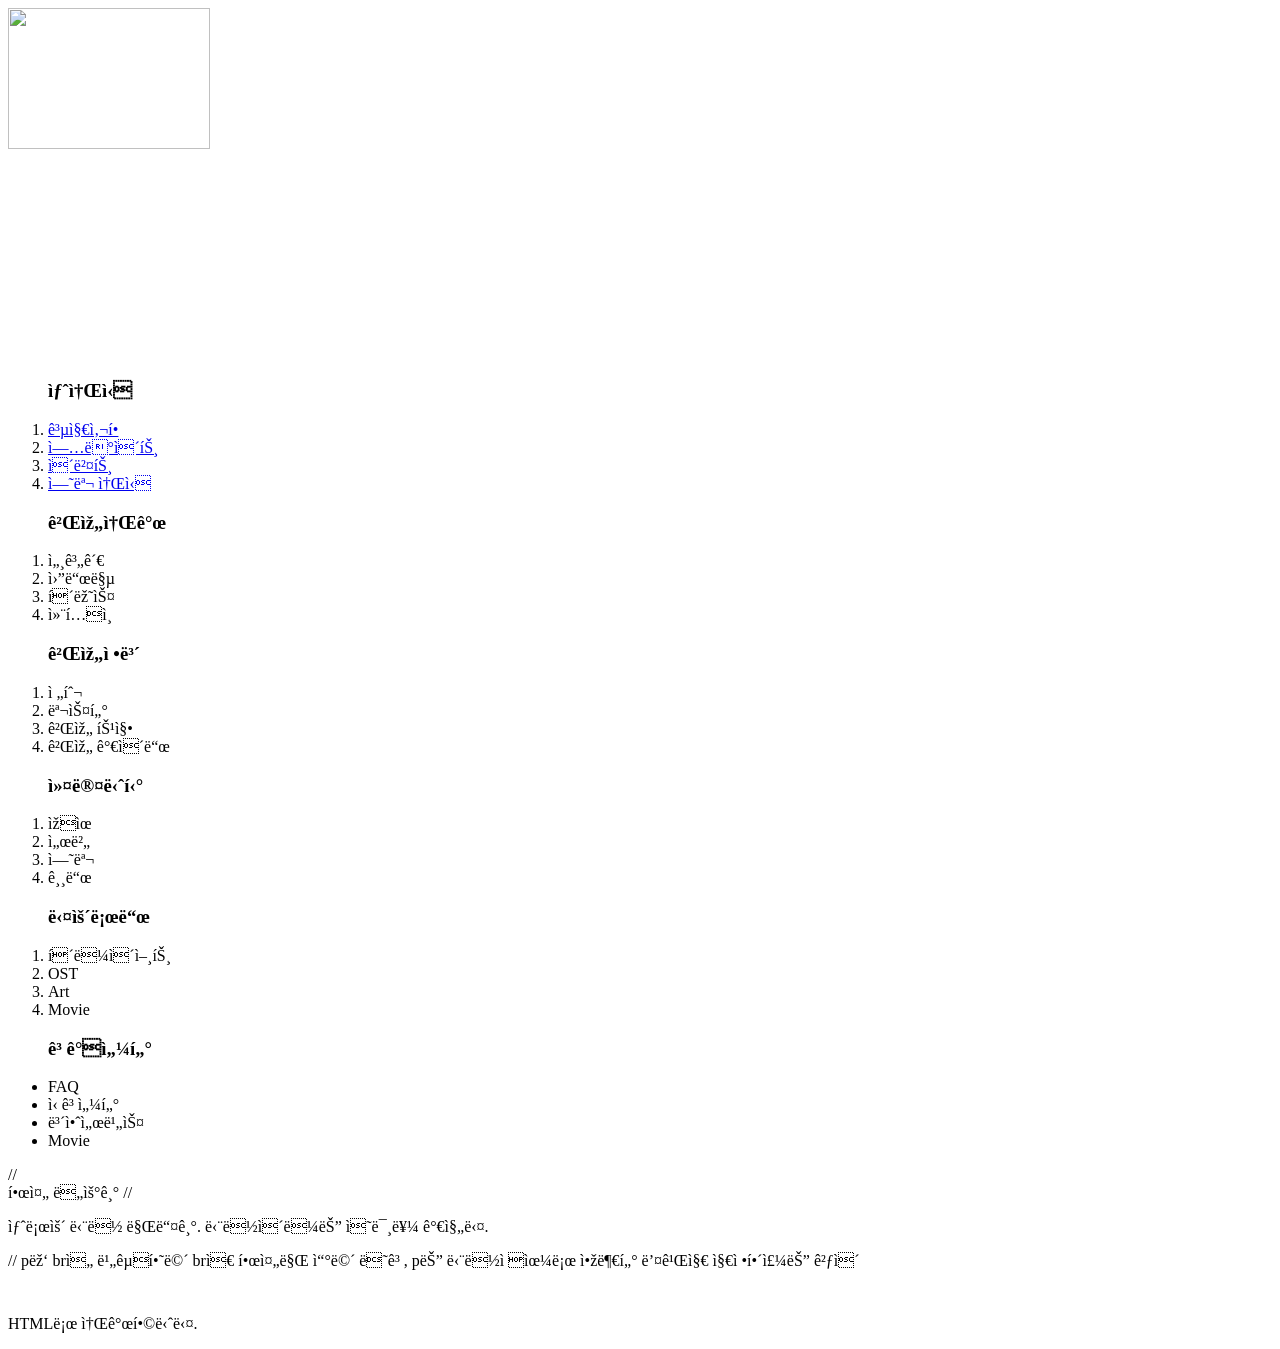
==== index.html @ 33e00961 "Add files via upload" ====
<html>

<head>
<metal charset="utf-8">
<title> <h1>엘리트 몬스터 - (Elite Monster)</h1> </title>
</head>

<body>
  <img src="./메인화면/img_메인화면1.jpg" width="40%">
  <ol>
    <h3>새소식</h3>
    <li><a href="1.공지사항.html" target="_blank">공지사항</a></li>
    <li><a href="2.업데이트.html">업데이트</a></li>
    <li><a href="3.이벤트.html">이벤트</a></li>
    <li><a href="4.엘몬 소식.html">엘몬 소식</a></li>
  </ol>
  <ol>
    <h3>게임소개</h3>
    <li>세계관</li>
    <li>월드맵</li>
    <li>클래스</li>
    <li>컨텐츠</li>
  </ol>
  <ol>
    <h3>게임정보</h3>
    <li>전투</li>
    <li>몬스터</li>
    <li>게임 특징</li>
    <li>게임 가이드</li>
  </ol>
  <ol>
    <h3>커뮤니티</h3>
    <li>자유</li>
    <li>서버</li>
    <li>엘몬</li>
    <li>길드</li>
  </ol>
  <ol>
    <h3>다운로드</h3>
    <li>클라이언트</li>
    <li>OST</li>
    <li>Art</li>
    <li>Movie</li>
  </ol>
  <ul>
    <h3>고객센터</h3>
    <li>FAQ</li>
    <li>신고센터</li>
    <li>보안서비스</li>
    <li>Movie</li>
  </ul>

  //<br>한줄 띄우기
  //<p>새로운 단락 만들기. 단락이라는 의미를 가진다.</p>
  // p랑 br을 비교하면 br은 한줄만 쓰면 되고, p는 단락적으로 앞부터 뒤까지 지정해주는 것이
  <p style="margin-top:45px;">HTML로 소개합니다.</p>
</body>

</html>
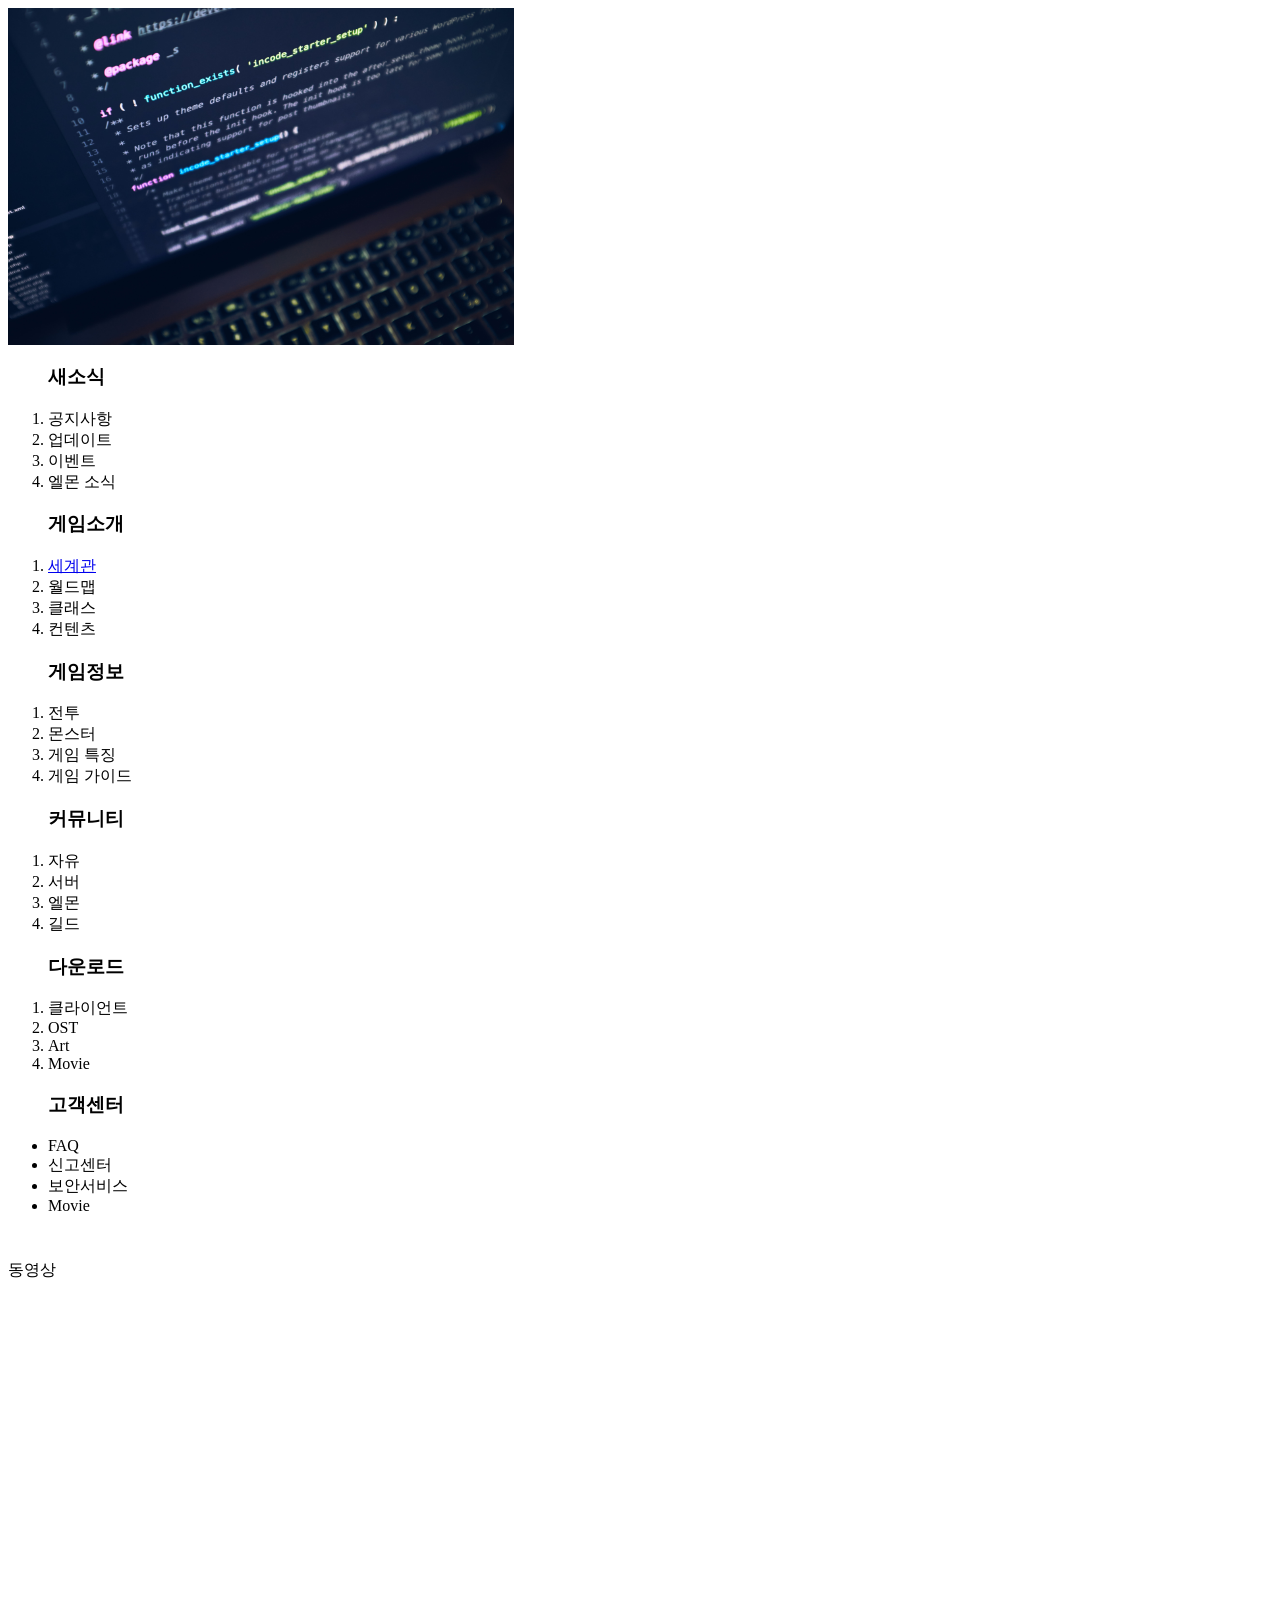
==== commit 8d7216a2: "[metal]2차 커밋" ====
--- a/index.html
+++ b/index.html
@@ -1,22 +1,22 @@
 <html>
 
 <head>
-<metal charset="utf-8">
-<title> <h1>엘리트 몬스터 - (Elite Monster)</h1> </title>
+<meta charset="utf-8">
+<title> Elite Monster </title>
 </head>
 
 <body>
-  <img src="./메인화면/img_메인화면1.jpg" width="40%">
+  <img src="./img/img_메인화면1.jpg" width="40%">
   <ol>
     <h3>새소식</h3>
-    <li><a href="1.공지사항.html" target="_blank">공지사항</a></li>
-    <li><a href="2.업데이트.html">업데이트</a></li>
-    <li><a href="3.이벤트.html">이벤트</a></li>
-    <li><a href="4.엘몬 소식.html">엘몬 소식</a></li>
+    <li>공지사항</a></li>
+    <li>업데이트</a></li>
+    <li>이벤트</a></li>
+    <li>엘몬 소식</a></li>
   </ol>
   <ol>
     <h3>게임소개</h3>
-    <li>세계관</li>
+    <li><a href="./introduction/worldview.html" target="_blank">세계관</a></li>
     <li>월드맵</li>
     <li>클래스</li>
     <li>컨텐츠</li>
@@ -49,11 +49,52 @@
     <li>보안서비스</li>
     <li>Movie</li>
   </ul>
-
-  //<br>한줄 띄우기
-  //<p>새로운 단락 만들기. 단락이라는 의미를 가진다.</p>
-  // p랑 br을 비교하면 br은 한줄만 쓰면 되고, p는 단락적으로 앞부터 뒤까지 지정해주는 것이
-  <p style="margin-top:45px;">HTML로 소개합니다.</p>
+  <p style="margin-top:45px;">동영상</p>
+  <p>
+    <iframe width="560" height="315" src="https://www.youtube.com/embed/3UM-GNf4VMw"
+    title="YouTube video player" frameborder="0" allow="accelerometer; autoplay;
+    clipboard-write; encrypted-media; gyroscope; picture-in-picture"
+    allowfullscreen></iframe>
+    <iframe width="560" height="315" src="https://www.youtube.com/embed/0BPW6ufxg60"
+    title="YouTube video player" frameborder="0"
+    allow="accelerometer; autoplay; clipboard-write; encrypted-media; gyroscope; picture-in-picture"
+    allowfullscreen></iframe>
+  </p>
+  <p>
+    <!--disqus덧글-->
+    <div id="disqus_thread"></div>
+    <script>
+        /**
+        *  RECOMMENDED CONFIGURATION VARIABLES: EDIT AND UNCOMMENT THE SECTION BELOW TO INSERT DYNAMIC VALUES FROM YOUR PLATFORM OR CMS.
+        *  LEARN WHY DEFINING THESE VARIABLES IS IMPORTANT: https://disqus.com/admin/universalcode/#configuration-variables    */
+        /*
+        var disqus_config = function () {
+        this.page.url = PAGE_URL;  // Replace PAGE_URL with your page's canonical URL variable
+        this.page.identifier = PAGE_IDENTIFIER; // Replace PAGE_IDENTIFIER with your page's unique identifier variable
+        };
+        */
+        (function() { // DON'T EDIT BELOW THIS LINE
+        var d = document, s = d.createElement('script');
+        s.src = 'https://elite-monster.disqus.com/embed.js';
+        s.setAttribute('data-timestamp', +new Date());
+        (d.head || d.body).appendChild(s);
+        })();
+    </script>
+    <noscript>Please enable JavaScript to view the <a href="https://disqus.com/?ref_noscript">comments powered by Disqus.</a></noscript>
+  </p>
+    <!--Start of Tawk.to Script-->
+    <script type="text/javascript">
+    var Tawk_API=Tawk_API||{}, Tawk_LoadStart=new Date();
+    (function(){
+    var s1=document.createElement("script"),s0=document.getElementsByTagName("script")[0];
+    s1.async=true;
+    s1.src='https://embed.tawk.to/60d43e4865b7290ac637a51f/1f8uh6jhp';
+    s1.charset='UTF-8';
+    s1.setAttribute('crossorigin','*');
+    s0.parentNode.insertBefore(s1,s0);
+    })();
+    </script>
+    <!--End of Tawk.to Script-->
 </body>
 
 </html>
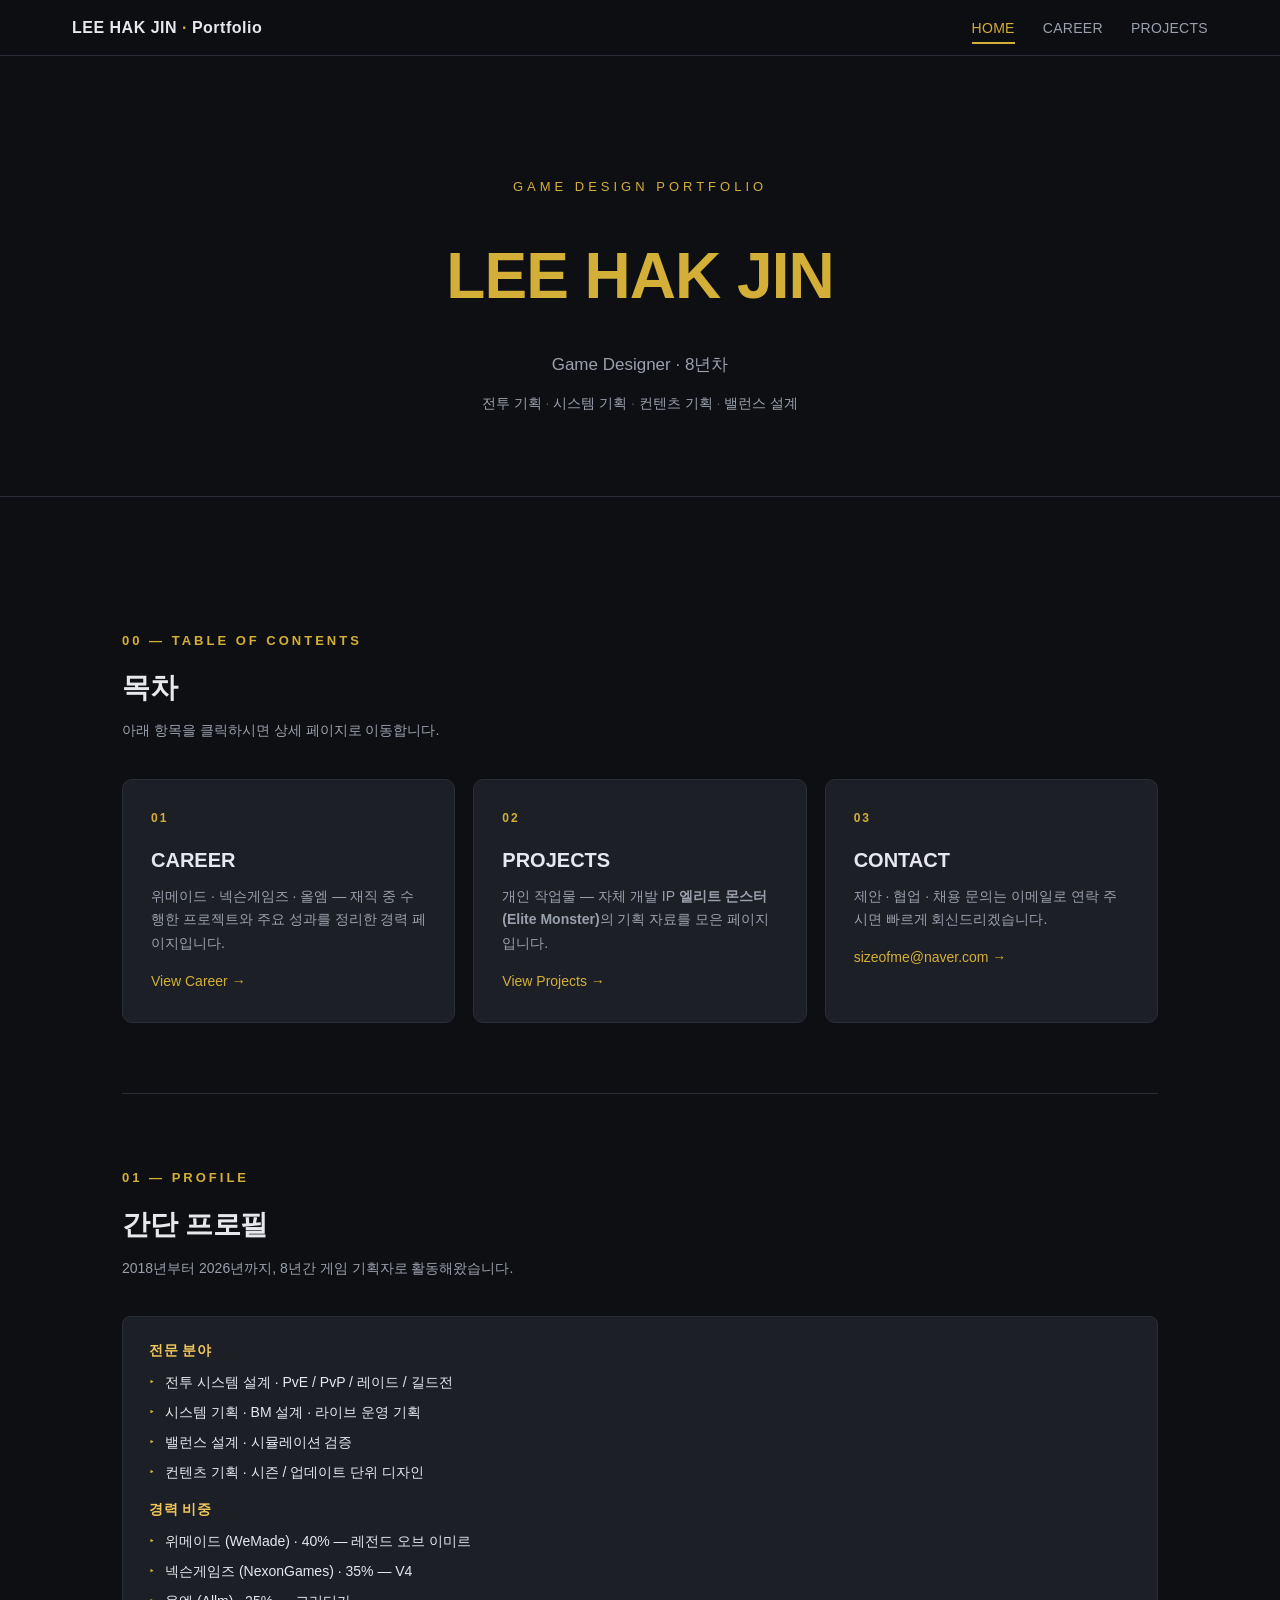
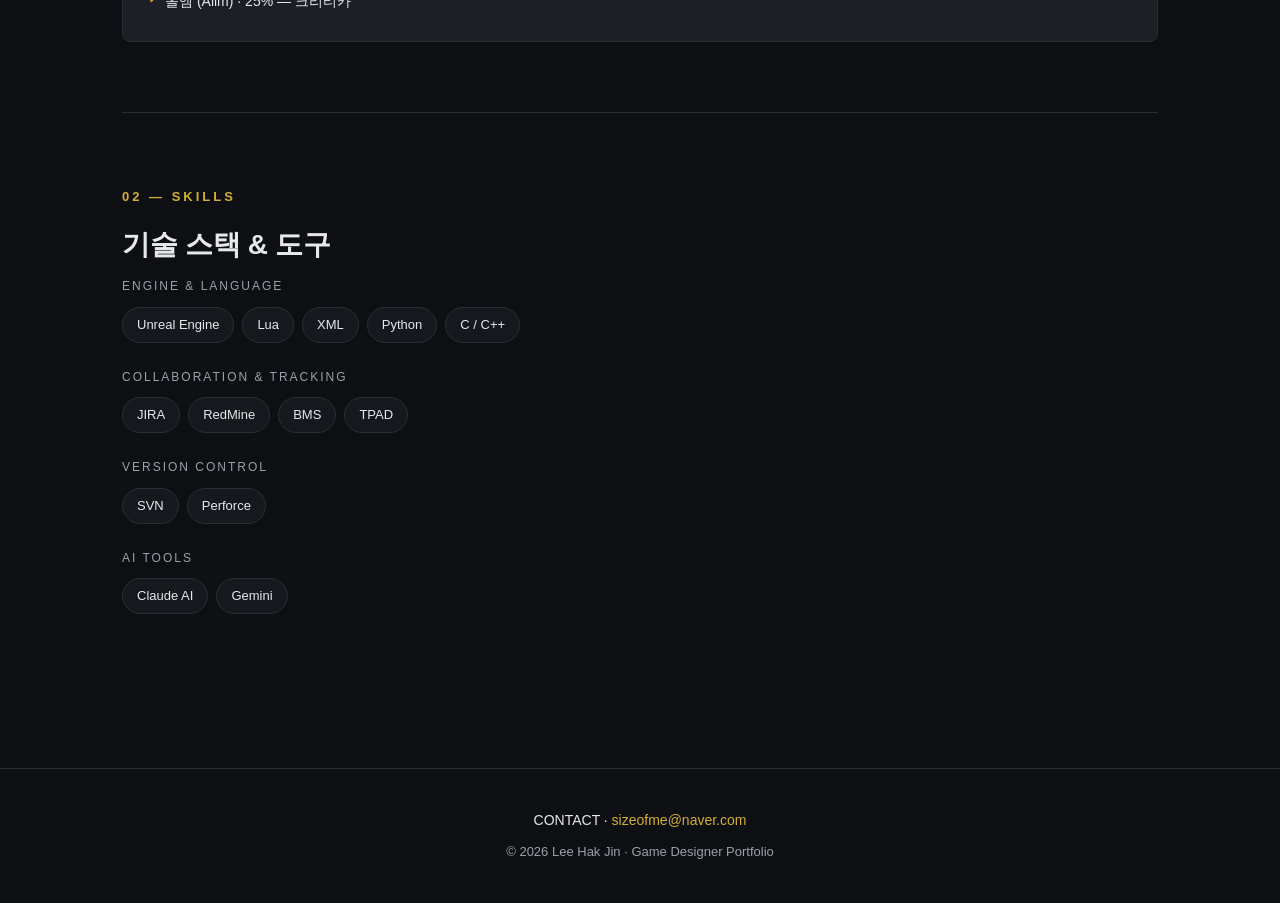
==== commit 9620e46a: "Redesign portfolio site with 3-page structure - index.html: profile + table of contents menu - caree" ====
--- a/index.html
+++ b/index.html
@@ -1,100 +1,140 @@
-<html>
-
-<head>
-<meta charset="utf-8">
-<title> Elite Monster </title>
-</head>
-
-<body>
-  <img src="./img/img_메인화면1.jpg" width="40%">
-  <ol>
-    <h3>새소식</h3>
-    <li>공지사항</a></li>
-    <li>업데이트</a></li>
-    <li>이벤트</a></li>
-    <li>엘몬 소식</a></li>
-  </ol>
-  <ol>
-    <h3>게임소개</h3>
-    <li><a href="./introduction/worldview.html" target="_blank">세계관</a></li>
-    <li>월드맵</li>
-    <li>클래스</li>
-    <li>컨텐츠</li>
-  </ol>
-  <ol>
-    <h3>게임정보</h3>
-    <li>전투</li>
-    <li>몬스터</li>
-    <li>게임 특징</li>
-    <li>게임 가이드</li>
-  </ol>
-  <ol>
-    <h3>커뮤니티</h3>
-    <li>자유</li>
-    <li>서버</li>
-    <li>엘몬</li>
-    <li>길드</li>
-  </ol>
-  <ol>
-    <h3>다운로드</h3>
-    <li>클라이언트</li>
-    <li>OST</li>
-    <li>Art</li>
-    <li>Movie</li>
-  </ol>
-  <ul>
-    <h3>고객센터</h3>
-    <li>FAQ</li>
-    <li>신고센터</li>
-    <li>보안서비스</li>
-    <li>Movie</li>
-  </ul>
-  <p style="margin-top:45px;">동영상</p>
-  <p>
-    <iframe width="560" height="315" src="https://www.youtube.com/embed/3UM-GNf4VMw"
-    title="YouTube video player" frameborder="0" allow="accelerometer; autoplay;
-    clipboard-write; encrypted-media; gyroscope; picture-in-picture"
-    allowfullscreen></iframe>
-    <iframe width="560" height="315" src="https://www.youtube.com/embed/0BPW6ufxg60"
-    title="YouTube video player" frameborder="0"
-    allow="accelerometer; autoplay; clipboard-write; encrypted-media; gyroscope; picture-in-picture"
-    allowfullscreen></iframe>
-  </p>
-  <p>
-    <!--disqus덧글-->
-    <div id="disqus_thread"></div>
-    <script>
-        /**
-        *  RECOMMENDED CONFIGURATION VARIABLES: EDIT AND UNCOMMENT THE SECTION BELOW TO INSERT DYNAMIC VALUES FROM YOUR PLATFORM OR CMS.
-        *  LEARN WHY DEFINING THESE VARIABLES IS IMPORTANT: https://disqus.com/admin/universalcode/#configuration-variables    */
-        /*
-        var disqus_config = function () {
-        this.page.url = PAGE_URL;  // Replace PAGE_URL with your page's canonical URL variable
-        this.page.identifier = PAGE_IDENTIFIER; // Replace PAGE_IDENTIFIER with your page's unique identifier variable
-        };
-        */
-        (function() { // DON'T EDIT BELOW THIS LINE
-        var d = document, s = d.createElement('script');
-        s.src = 'https://elite-monster.disqus.com/embed.js';
-        s.setAttribute('data-timestamp', +new Date());
-        (d.head || d.body).appendChild(s);
-        })();
-    </script>
-    <noscript>Please enable JavaScript to view the <a href="https://disqus.com/?ref_noscript">comments powered by Disqus.</a></noscript>
-  </p>
-    <!--Start of Tawk.to Script-->
-    <script type="text/javascript">
-    var Tawk_API=Tawk_API||{}, Tawk_LoadStart=new Date();
-    (function(){
-    var s1=document.createElement("script"),s0=document.getElementsByTagName("script")[0];
-    s1.async=true;
-    s1.src='https://embed.tawk.to/60d43e4865b7290ac637a51f/1f8uh6jhp';
-    s1.charset='UTF-8';
-    s1.setAttribute('crossorigin','*');
-    s0.parentNode.insertBefore(s1,s0);
-    })();
-    </script>
-    <!--End of Tawk.to Script-->
-</body>
-
-</html>
+<!DOCTYPE html>
+<html lang="ko">
+<head>
+<meta charset="UTF-8">
+<meta name="viewport" content="width=device-width, initial-scale=1.0">
+<title>이학진 | Game Designer Portfolio</title>
+<meta name="description" content="이학진 게임 기획자 포트폴리오 — 전투 · 시스템 · 컨텐츠 · 밸런스 설계">
+<link rel="stylesheet" href="css/style.css">
+</head>
+<body>
+
+<nav class="topnav">
+  <div class="topnav-inner">
+    <div class="brand">LEE HAK JIN<span class="accent"> · </span>Portfolio</div>
+    <ul class="nav-links">
+      <li><a href="index.html" class="active">HOME</a></li>
+      <li><a href="career.html">CAREER</a></li>
+      <li><a href="projects.html">PROJECTS</a></li>
+    </ul>
+  </div>
+</nav>
+
+<header class="hero">
+  <div class="eyebrow">GAME DESIGN PORTFOLIO</div>
+  <h1><span class="name">LEE HAK JIN</span></h1>
+  <p class="tagline">Game Designer · 8년차</p>
+  <p class="meta">
+    <span>전투 기획</span>
+    <span>시스템 기획</span>
+    <span>컨텐츠 기획</span>
+    <span>밸런스 설계</span>
+  </p>
+</header>
+
+<main class="container">
+
+  <!-- 00. Table of Contents -->
+  <section class="section">
+    <div class="section-num">00 — TABLE OF CONTENTS</div>
+    <h2 class="section-title">목차</h2>
+    <p class="section-sub">아래 항목을 클릭하시면 상세 페이지로 이동합니다.</p>
+
+    <div class="toc-grid">
+      <a class="toc-card" href="career.html">
+        <span class="num">01</span>
+        <h3>CAREER</h3>
+        <p>위메이드 · 넥슨게임즈 · 올엠 — 재직 중 수행한 프로젝트와 주요 성과를 정리한 경력 페이지입니다.</p>
+        <span class="arrow">View Career →</span>
+      </a>
+      <a class="toc-card" href="projects.html">
+        <span class="num">02</span>
+        <h3>PROJECTS</h3>
+        <p>개인 작업물 — 자체 개발 IP <strong>엘리트 몬스터(Elite Monster)</strong>의 기획 자료를 모은 페이지입니다.</p>
+        <span class="arrow">View Projects →</span>
+      </a>
+      <a class="toc-card" href="mailto:sizeofme@naver.com">
+        <span class="num">03</span>
+        <h3>CONTACT</h3>
+        <p>제안 · 협업 · 채용 문의는 이메일로 연락 주시면 빠르게 회신드리겠습니다.</p>
+        <span class="arrow">sizeofme@naver.com →</span>
+      </a>
+    </div>
+  </section>
+
+  <!-- 01. Profile Summary -->
+  <section class="section">
+    <div class="section-num">01 — PROFILE</div>
+    <h2 class="section-title">간단 프로필</h2>
+    <p class="section-sub">2018년부터 2026년까지, 8년간 게임 기획자로 활동해왔습니다.</p>
+
+    <div class="tl-body">
+      <h4>전문 분야</h4>
+      <ul>
+        <li>전투 시스템 설계 · PvE / PvP / 레이드 / 길드전</li>
+        <li>시스템 기획 · BM 설계 · 라이브 운영 기획</li>
+        <li>밸런스 설계 · 시뮬레이션 검증</li>
+        <li>컨텐츠 기획 · 시즌 / 업데이트 단위 디자인</li>
+      </ul>
+
+      <h4>경력 비중</h4>
+      <ul>
+        <li>위메이드 (WeMade) · 40% — 레전드 오브 이미르</li>
+        <li>넥슨게임즈 (NexonGames) · 35% — V4</li>
+        <li>올엠 (Allm) · 25% — 크리티카</li>
+      </ul>
+    </div>
+  </section>
+
+  <!-- 02. Skills -->
+  <section class="section">
+    <div class="section-num">02 — SKILLS</div>
+    <h2 class="section-title">기술 스택 & 도구</h2>
+
+    <div class="skills-group">
+      <div class="label">Engine & Language</div>
+      <div class="pill-row">
+        <span class="pill">Unreal Engine</span>
+        <span class="pill">Lua</span>
+        <span class="pill">XML</span>
+        <span class="pill">Python</span>
+        <span class="pill">C / C++</span>
+      </div>
+    </div>
+
+    <div class="skills-group">
+      <div class="label">Collaboration & Tracking</div>
+      <div class="pill-row">
+        <span class="pill">JIRA</span>
+        <span class="pill">RedMine</span>
+        <span class="pill">BMS</span>
+        <span class="pill">TPAD</span>
+      </div>
+    </div>
+
+    <div class="skills-group">
+      <div class="label">Version Control</div>
+      <div class="pill-row">
+        <span class="pill">SVN</span>
+        <span class="pill">Perforce</span>
+      </div>
+    </div>
+
+    <div class="skills-group">
+      <div class="label">AI Tools</div>
+      <div class="pill-row">
+        <span class="pill">Claude AI</span>
+        <span class="pill">Gemini</span>
+      </div>
+    </div>
+  </section>
+
+</main>
+
+<footer>
+  <p class="contact">CONTACT · <a href="mailto:sizeofme@naver.com">sizeofme@naver.com</a></p>
+  <p>© 2026 Lee Hak Jin · Game Designer Portfolio</p>
+</footer>
+
+</body>
+</html>
--- a/css/style.css
+++ b/css/style.css
@@ -0,0 +1,240 @@
+:root {
+  --bg: #0e0f12;
+  --bg-elev: #16181d;
+  --bg-card: #1c1f26;
+  --line: #2a2e38;
+  --text: #e6e8ee;
+  --text-dim: #9aa0ad;
+  --accent: #d4af37;
+  --accent-soft: #f1c75a;
+  --link: #8ab4ff;
+}
+
+* { box-sizing: border-box; margin: 0; padding: 0; }
+
+html { scroll-behavior: smooth; }
+
+body {
+  font-family: -apple-system, "Segoe UI", "Pretendard", "Noto Sans KR", sans-serif;
+  background: var(--bg);
+  color: var(--text);
+  line-height: 1.7;
+  font-size: 15px;
+  -webkit-font-smoothing: antialiased;
+}
+
+a { color: var(--link); text-decoration: none; }
+a:hover { color: var(--accent-soft); }
+
+/* ===== Top Nav ===== */
+.topnav {
+  position: sticky; top: 0; z-index: 50;
+  background: rgba(14,15,18,0.92);
+  backdrop-filter: blur(8px);
+  border-bottom: 1px solid var(--line);
+}
+.topnav-inner {
+  max-width: 1200px; margin: 0 auto;
+  display: flex; align-items: center; justify-content: space-between;
+  padding: 14px 32px;
+}
+.brand {
+  font-weight: 700; font-size: 16px; letter-spacing: 0.5px;
+  color: var(--text);
+}
+.brand .accent { color: var(--accent); }
+.nav-links { display: flex; gap: 28px; list-style: none; }
+.nav-links a {
+  color: var(--text-dim); font-size: 14px; font-weight: 500;
+  letter-spacing: 0.3px;
+  padding: 6px 0; border-bottom: 2px solid transparent;
+  transition: color .15s, border-color .15s;
+}
+.nav-links a:hover, .nav-links a.active {
+  color: var(--accent); border-bottom-color: var(--accent);
+}
+
+/* ===== Layout ===== */
+.container { max-width: 1100px; margin: 0 auto; padding: 60px 32px; }
+.container-wide { max-width: 1200px; margin: 0 auto; padding: 60px 32px; }
+
+/* ===== Hero (index) ===== */
+.hero {
+  text-align: center; padding: 120px 32px 80px;
+  border-bottom: 1px solid var(--line);
+}
+.hero .eyebrow {
+  color: var(--accent); font-size: 13px; letter-spacing: 4px;
+  text-transform: uppercase; margin-bottom: 24px;
+}
+.hero h1 {
+  font-size: clamp(36px, 6vw, 64px); font-weight: 800;
+  letter-spacing: -1px; margin-bottom: 20px;
+}
+.hero h1 .name { color: var(--accent); }
+.hero .tagline { color: var(--text-dim); font-size: 17px; margin-bottom: 12px; }
+.hero .meta { color: var(--text-dim); font-size: 14px; }
+.hero .meta span + span::before { content: " · "; opacity: 0.5; }
+
+/* ===== Section ===== */
+.section { padding: 70px 0; border-bottom: 1px solid var(--line); }
+.section:last-child { border-bottom: none; }
+.section-num {
+  display: inline-block; color: var(--accent);
+  font-size: 13px; letter-spacing: 3px; margin-bottom: 12px;
+  font-weight: 600;
+}
+.section-title {
+  font-size: 28px; font-weight: 700; margin-bottom: 8px;
+  letter-spacing: -0.3px;
+}
+.section-sub { color: var(--text-dim); font-size: 14px; margin-bottom: 36px; }
+
+/* ===== TOC list (main page menu) ===== */
+.toc-grid {
+  display: grid; grid-template-columns: repeat(auto-fit, minmax(280px, 1fr));
+  gap: 18px;
+}
+.toc-card {
+  background: var(--bg-card);
+  border: 1px solid var(--line);
+  border-radius: 10px;
+  padding: 28px;
+  transition: transform .2s, border-color .2s;
+  display: block;
+}
+.toc-card:hover {
+  transform: translateY(-3px);
+  border-color: var(--accent);
+}
+.toc-card .num {
+  color: var(--accent); font-size: 12px; letter-spacing: 2px;
+  font-weight: 600; margin-bottom: 14px; display: block;
+}
+.toc-card h3 {
+  font-size: 20px; color: var(--text); margin-bottom: 8px;
+  font-weight: 700;
+}
+.toc-card p { color: var(--text-dim); font-size: 14px; }
+.toc-card .arrow { display: inline-block; margin-top: 14px; color: var(--accent); font-size: 14px; }
+
+/* ===== Skill Pills ===== */
+.skills-group { margin-bottom: 24px; }
+.skills-group .label {
+  font-size: 12px; color: var(--text-dim);
+  letter-spacing: 2px; text-transform: uppercase;
+  margin-bottom: 10px;
+}
+.pill-row { display: flex; flex-wrap: wrap; gap: 8px; }
+.pill {
+  background: var(--bg-elev);
+  border: 1px solid var(--line);
+  padding: 6px 14px; border-radius: 20px;
+  font-size: 13px; color: var(--text);
+}
+
+/* ===== Career Timeline ===== */
+.timeline { position: relative; padding-left: 28px; }
+.timeline::before {
+  content: ""; position: absolute; left: 8px; top: 8px; bottom: 8px;
+  width: 2px; background: var(--line);
+}
+.tl-item { position: relative; margin-bottom: 48px; }
+.tl-item::before {
+  content: ""; position: absolute; left: -28px; top: 8px;
+  width: 14px; height: 14px; border-radius: 50%;
+  background: var(--accent); border: 3px solid var(--bg);
+}
+.tl-period {
+  display: inline-block; color: var(--accent);
+  font-size: 12px; letter-spacing: 1.5px; font-weight: 600;
+  margin-bottom: 6px;
+}
+.tl-company {
+  font-size: 22px; font-weight: 700; margin-bottom: 4px;
+  letter-spacing: -0.3px;
+}
+.tl-role { color: var(--text-dim); font-size: 14px; margin-bottom: 18px; }
+.tl-body {
+  background: var(--bg-card);
+  border: 1px solid var(--line);
+  border-radius: 8px;
+  padding: 22px 26px;
+}
+.tl-body h4 {
+  font-size: 14px; color: var(--accent-soft);
+  margin: 14px 0 8px; letter-spacing: 0.5px;
+}
+.tl-body h4:first-child { margin-top: 0; }
+.tl-body ul { list-style: none; padding: 0; }
+.tl-body ul li {
+  position: relative; padding-left: 16px; margin-bottom: 6px;
+  color: var(--text); font-size: 14px;
+}
+.tl-body ul li::before {
+  content: "▸"; position: absolute; left: 0; color: var(--accent);
+  font-size: 11px; top: 1px;
+}
+
+/* ===== Project Grid (projects page) ===== */
+.proj-hero {
+  background: linear-gradient(135deg, #1a1d24 0%, #0e0f12 100%);
+  padding: 70px 32px;
+  border: 1px solid var(--line);
+  border-radius: 12px;
+  margin-bottom: 50px;
+}
+.proj-hero .badge {
+  display: inline-block; padding: 4px 12px;
+  background: rgba(212,175,55,0.12);
+  border: 1px solid var(--accent);
+  color: var(--accent);
+  font-size: 11px; letter-spacing: 2px;
+  border-radius: 4px; margin-bottom: 18px;
+}
+.proj-hero h2 {
+  font-size: 38px; font-weight: 800;
+  letter-spacing: -0.5px; margin-bottom: 12px;
+}
+.proj-hero .desc { color: var(--text-dim); max-width: 680px; font-size: 15px; }
+
+.doc-grid {
+  display: grid; grid-template-columns: repeat(auto-fit, minmax(260px, 1fr));
+  gap: 16px;
+}
+.doc-card {
+  background: var(--bg-card);
+  border: 1px solid var(--line);
+  border-radius: 8px;
+  padding: 24px;
+  transition: border-color .2s, transform .2s;
+}
+.doc-card:hover { border-color: var(--accent); transform: translateY(-2px); }
+.doc-card .doc-num {
+  font-size: 11px; color: var(--accent);
+  letter-spacing: 2px; font-weight: 600; margin-bottom: 10px;
+}
+.doc-card h3 { font-size: 17px; margin-bottom: 10px; font-weight: 700; }
+.doc-card p { color: var(--text-dim); font-size: 13.5px; }
+
+/* ===== Footer ===== */
+footer {
+  border-top: 1px solid var(--line);
+  padding: 40px 32px;
+  text-align: center;
+  color: var(--text-dim);
+  font-size: 13px;
+}
+footer .contact { margin-bottom: 8px; font-size: 14px; color: var(--text); }
+footer .contact a { color: var(--accent); }
+
+/* ===== Responsive ===== */
+@media (max-width: 720px) {
+  .topnav-inner { padding: 12px 20px; }
+  .nav-links { gap: 18px; }
+  .container, .container-wide { padding: 40px 20px; }
+  .hero { padding: 80px 20px 60px; }
+  .section { padding: 50px 0; }
+  .timeline { padding-left: 22px; }
+  .tl-item::before { left: -22px; }
+}
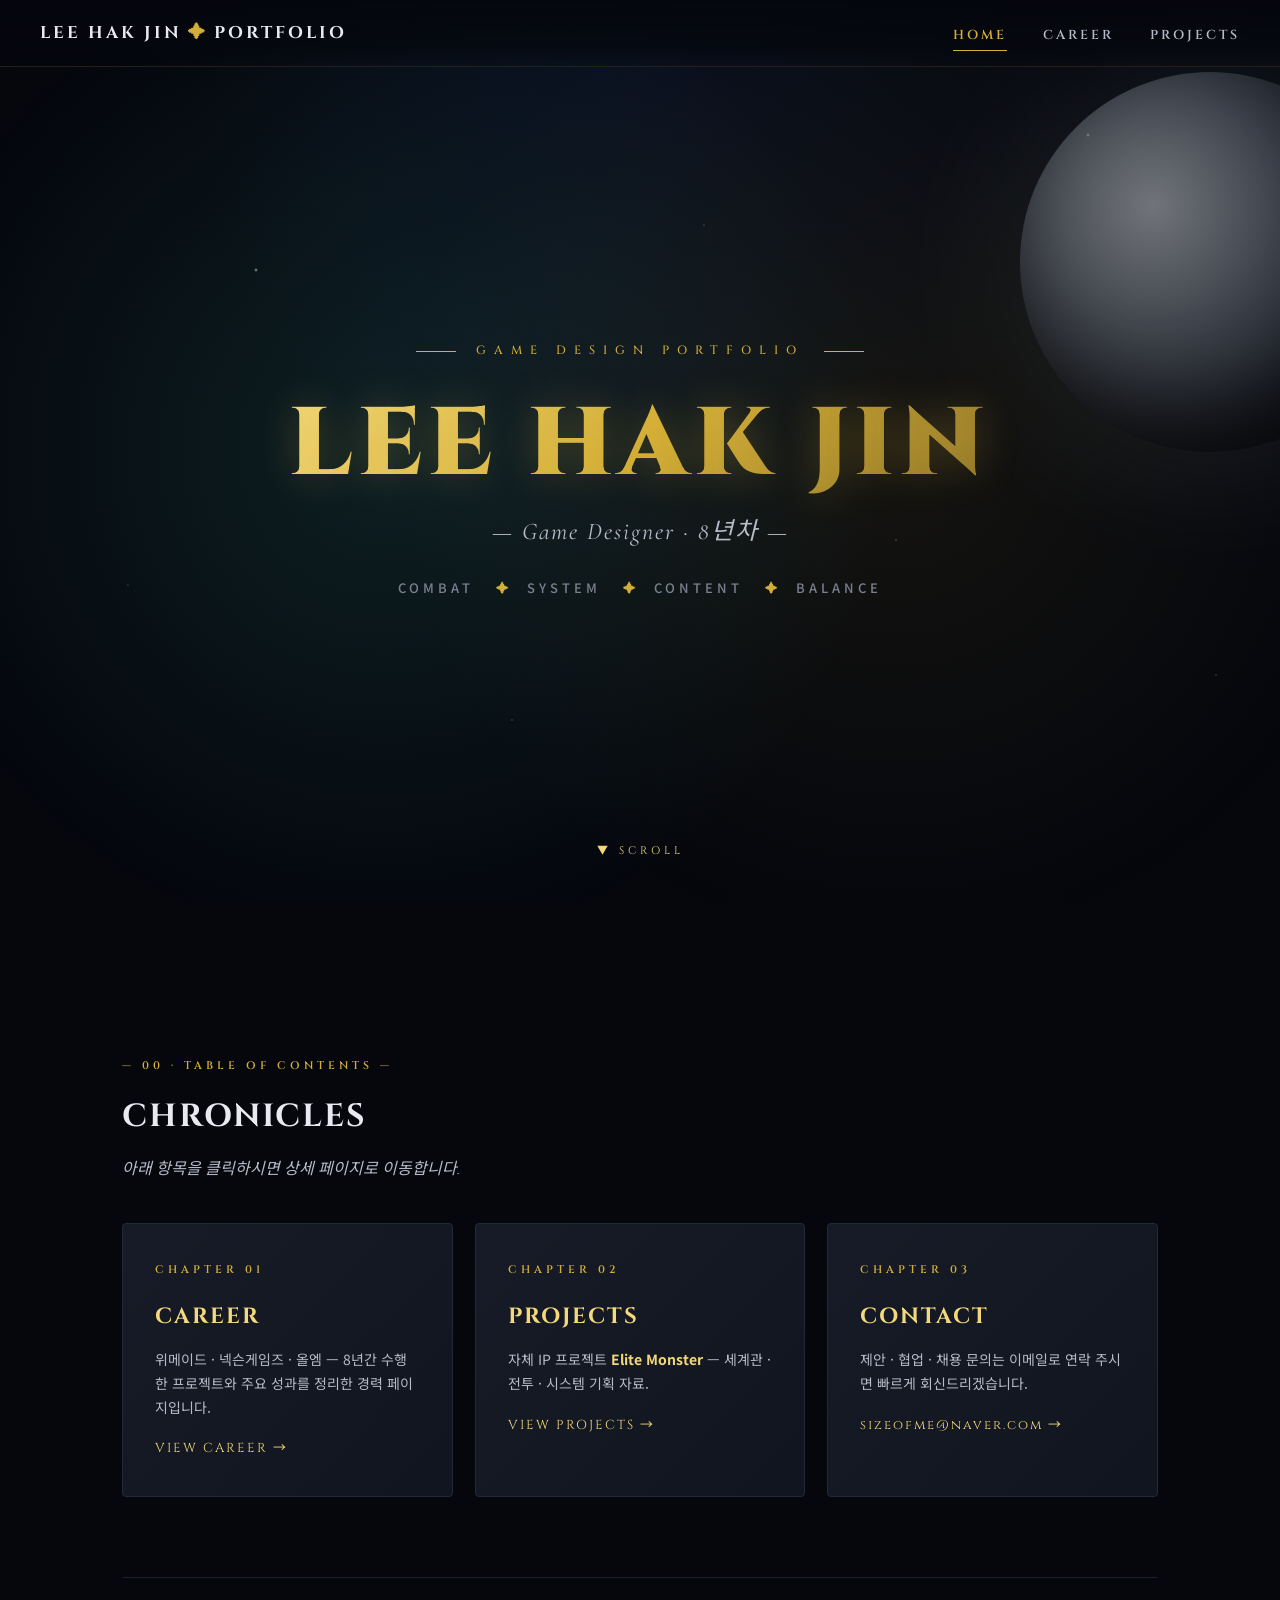
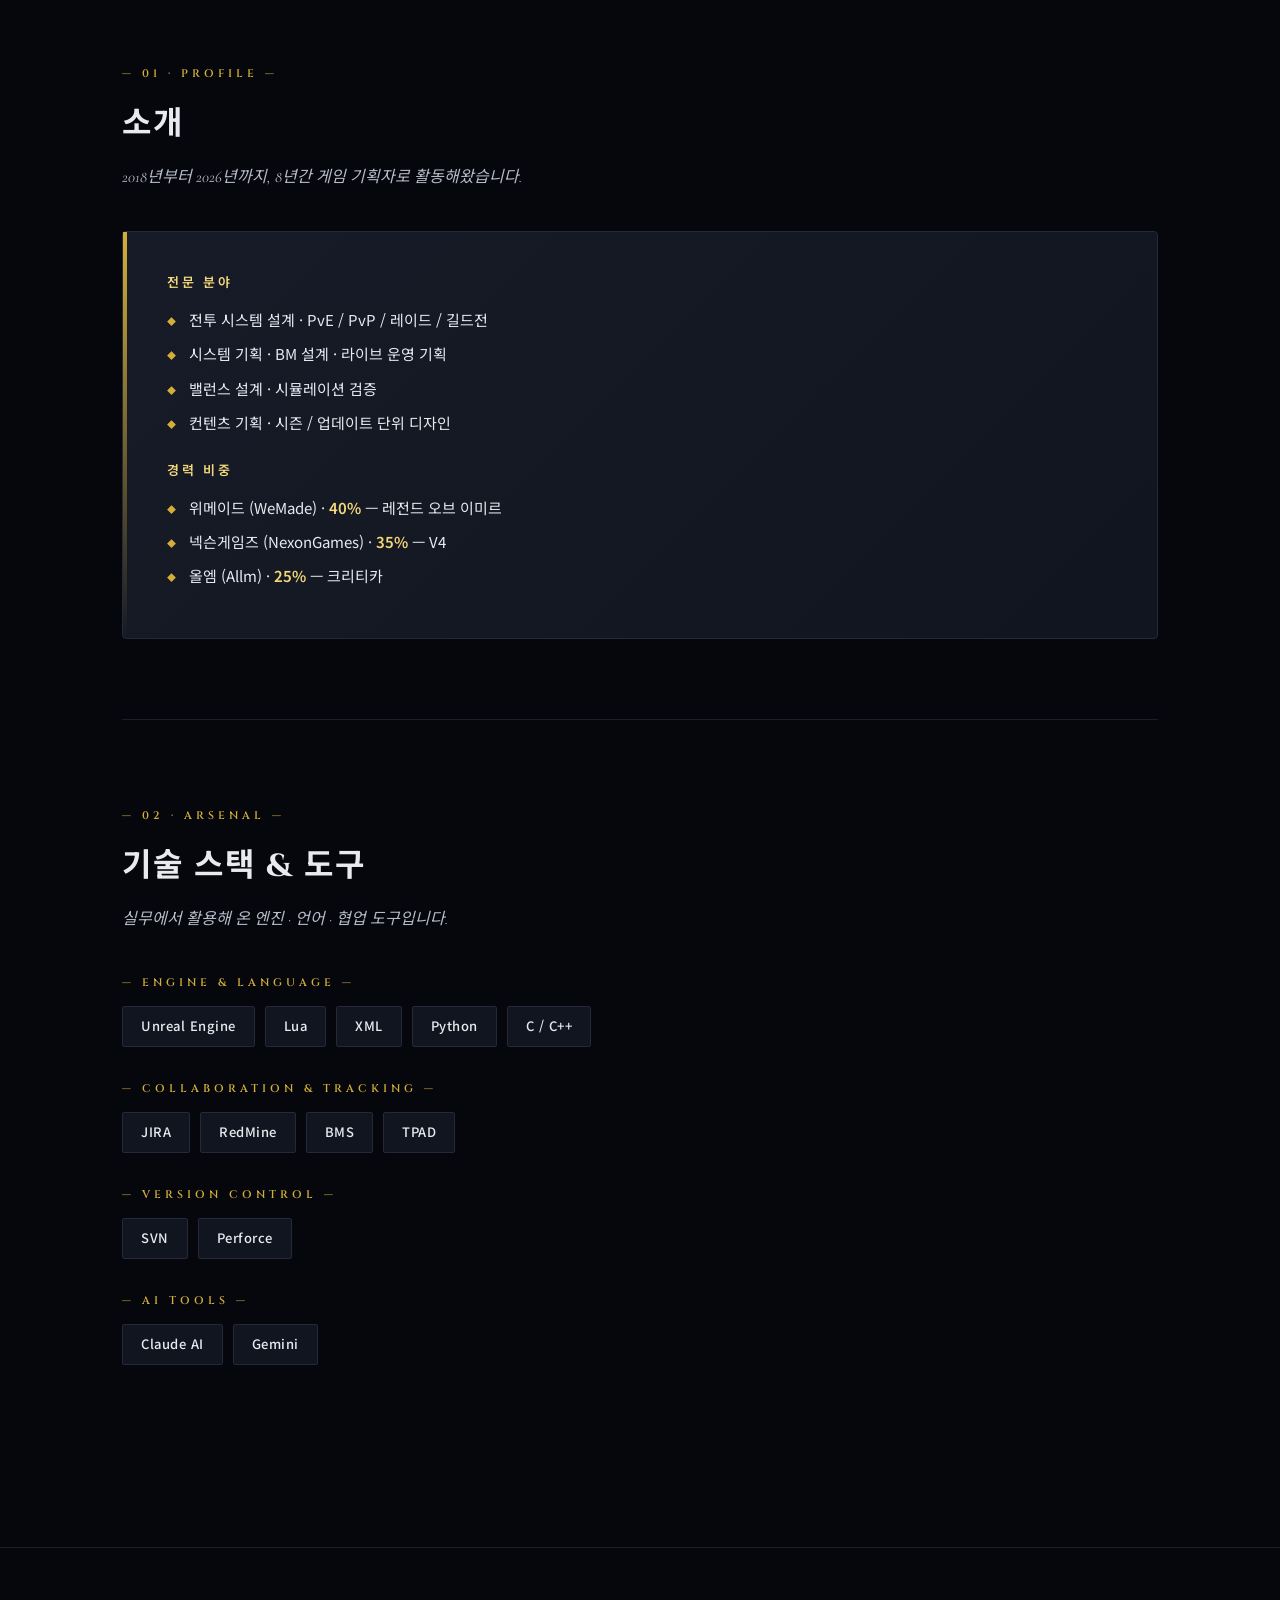
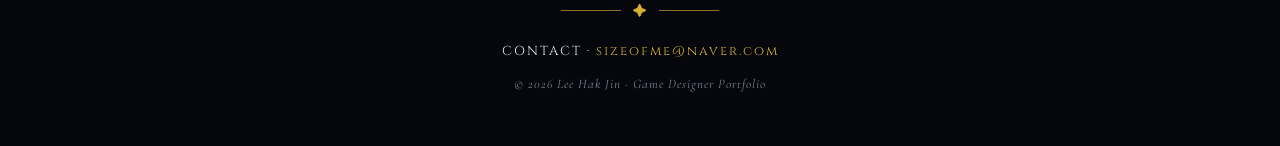
==== commit b7e09c83: "Redesign as dark fantasy MMORPG site - Cinematic hero with title art (Elite Monster splash) - Worldv" ====
--- a/index.html
+++ b/index.html
@@ -3,7 +3,7 @@
 <head>
 <meta charset="UTF-8">
 <meta name="viewport" content="width=device-width, initial-scale=1.0">
-<title>이학진 | Game Designer Portfolio</title>
+<title>Lee Hak Jin · Game Designer Portfolio</title>
 <meta name="description" content="이학진 게임 기획자 포트폴리오 — 전투 · 시스템 · 컨텐츠 · 밸런스 설계">
 <link rel="stylesheet" href="css/style.css">
 </head>
@@ -11,7 +11,7 @@
 
 <nav class="topnav">
   <div class="topnav-inner">
-    <div class="brand">LEE HAK JIN<span class="accent"> · </span>Portfolio</div>
+    <div class="brand">LEE HAK JIN<span class="accent">✦</span>PORTFOLIO</div>
     <ul class="nav-links">
       <li><a href="index.html" class="active">HOME</a></li>
       <li><a href="career.html">CAREER</a></li>
@@ -21,40 +21,41 @@
 </nav>
 
 <header class="hero">
-  <div class="eyebrow">GAME DESIGN PORTFOLIO</div>
-  <h1><span class="name">LEE HAK JIN</span></h1>
-  <p class="tagline">Game Designer · 8년차</p>
-  <p class="meta">
-    <span>전투 기획</span>
-    <span>시스템 기획</span>
-    <span>컨텐츠 기획</span>
-    <span>밸런스 설계</span>
+  <div class="hero-moon"></div>
+  <div class="eyebrow fade-up">Game Design Portfolio</div>
+  <h1 class="fade-up delay-1"><span class="name">LEE HAK JIN</span></h1>
+  <p class="subtitle fade-up delay-2">— Game Designer · 8년차 —</p>
+  <p class="meta fade-up delay-3">
+    <span>Combat</span>
+    <span>System</span>
+    <span>Content</span>
+    <span>Balance</span>
   </p>
+  <div class="hero-scroll">▼ SCROLL</div>
 </header>
 
 <main class="container">
 
-  <!-- 00. Table of Contents -->
   <section class="section">
-    <div class="section-num">00 — TABLE OF CONTENTS</div>
-    <h2 class="section-title">목차</h2>
+    <div class="section-num">— 00 · TABLE OF CONTENTS —</div>
+    <h2 class="section-title">CHRONICLES</h2>
     <p class="section-sub">아래 항목을 클릭하시면 상세 페이지로 이동합니다.</p>
 
     <div class="toc-grid">
       <a class="toc-card" href="career.html">
-        <span class="num">01</span>
+        <span class="num">CHAPTER 01</span>
         <h3>CAREER</h3>
-        <p>위메이드 · 넥슨게임즈 · 올엠 — 재직 중 수행한 프로젝트와 주요 성과를 정리한 경력 페이지입니다.</p>
-        <span class="arrow">View Career →</span>
+        <p>위메이드 · 넥슨게임즈 · 올엠 — 8년간 수행한 프로젝트와 주요 성과를 정리한 경력 페이지입니다.</p>
+        <span class="arrow">VIEW CAREER →</span>
       </a>
       <a class="toc-card" href="projects.html">
-        <span class="num">02</span>
+        <span class="num">CHAPTER 02</span>
         <h3>PROJECTS</h3>
-        <p>개인 작업물 — 자체 개발 IP <strong>엘리트 몬스터(Elite Monster)</strong>의 기획 자료를 모은 페이지입니다.</p>
-        <span class="arrow">View Projects →</span>
+        <p>자체 IP 프로젝트 <strong style="color:var(--gold-soft);">Elite Monster</strong> — 세계관 · 전투 · 시스템 기획 자료.</p>
+        <span class="arrow">VIEW PROJECTS →</span>
       </a>
       <a class="toc-card" href="mailto:sizeofme@naver.com">
-        <span class="num">03</span>
+        <span class="num">CHAPTER 03</span>
         <h3>CONTACT</h3>
         <p>제안 · 협업 · 채용 문의는 이메일로 연락 주시면 빠르게 회신드리겠습니다.</p>
         <span class="arrow">sizeofme@naver.com →</span>
@@ -62,13 +63,12 @@
     </div>
   </section>
 
-  <!-- 01. Profile Summary -->
   <section class="section">
-    <div class="section-num">01 — PROFILE</div>
-    <h2 class="section-title">간단 프로필</h2>
+    <div class="section-num">— 01 · PROFILE —</div>
+    <h2 class="section-title">소개</h2>
     <p class="section-sub">2018년부터 2026년까지, 8년간 게임 기획자로 활동해왔습니다.</p>
 
-    <div class="tl-body">
+    <div class="profile-block">
       <h4>전문 분야</h4>
       <ul>
         <li>전투 시스템 설계 · PvE / PvP / 레이드 / 길드전</li>
@@ -79,20 +79,20 @@
 
       <h4>경력 비중</h4>
       <ul>
-        <li>위메이드 (WeMade) · 40% — 레전드 오브 이미르</li>
-        <li>넥슨게임즈 (NexonGames) · 35% — V4</li>
-        <li>올엠 (Allm) · 25% — 크리티카</li>
+        <li>위메이드 (WeMade) · <strong>40%</strong> — 레전드 오브 이미르</li>
+        <li>넥슨게임즈 (NexonGames) · <strong>35%</strong> — V4</li>
+        <li>올엠 (Allm) · <strong>25%</strong> — 크리티카</li>
       </ul>
     </div>
   </section>
 
-  <!-- 02. Skills -->
   <section class="section">
-    <div class="section-num">02 — SKILLS</div>
+    <div class="section-num">— 02 · ARSENAL —</div>
     <h2 class="section-title">기술 스택 & 도구</h2>
+    <p class="section-sub">실무에서 활용해 온 엔진 · 언어 · 협업 도구입니다.</p>
 
     <div class="skills-group">
-      <div class="label">Engine & Language</div>
+      <div class="label">— Engine & Language —</div>
       <div class="pill-row">
         <span class="pill">Unreal Engine</span>
         <span class="pill">Lua</span>
@@ -103,7 +103,7 @@
     </div>
 
     <div class="skills-group">
-      <div class="label">Collaboration & Tracking</div>
+      <div class="label">— Collaboration & Tracking —</div>
       <div class="pill-row">
         <span class="pill">JIRA</span>
         <span class="pill">RedMine</span>
@@ -113,7 +113,7 @@
     </div>
 
     <div class="skills-group">
-      <div class="label">Version Control</div>
+      <div class="label">— Version Control —</div>
       <div class="pill-row">
         <span class="pill">SVN</span>
         <span class="pill">Perforce</span>
@@ -121,7 +121,7 @@
     </div>
 
     <div class="skills-group">
-      <div class="label">AI Tools</div>
+      <div class="label">— AI Tools —</div>
       <div class="pill-row">
         <span class="pill">Claude AI</span>
         <span class="pill">Gemini</span>
@@ -132,8 +132,9 @@
 </main>
 
 <footer>
+  <div class="ornament"><span>✦</span></div>
   <p class="contact">CONTACT · <a href="mailto:sizeofme@naver.com">sizeofme@naver.com</a></p>
-  <p>© 2026 Lee Hak Jin · Game Designer Portfolio</p>
+  <p class="copyright">© 2026 Lee Hak Jin · Game Designer Portfolio</p>
 </footer>
 
 </body>
--- a/css/style.css
+++ b/css/style.css
@@ -1,13 +1,31 @@
+/* ============================================
+   ELITE MONSTER · LEE HAK JIN PORTFOLIO
+   Dark Fantasy MMORPG Theme
+============================================ */
+
+@import url('https://fonts.googleapis.com/css2?family=Cinzel:wght@400;600;700;900&family=Cormorant+Garamond:wght@300;500;700&family=Noto+Sans+KR:wght@300;400;500;700;900&display=swap');
+
 :root {
-  --bg: #0e0f12;
-  --bg-elev: #16181d;
-  --bg-card: #1c1f26;
-  --line: #2a2e38;
-  --text: #e6e8ee;
-  --text-dim: #9aa0ad;
-  --accent: #d4af37;
-  --accent-soft: #f1c75a;
-  --link: #8ab4ff;
+  --bg-deep:   #05070d;
+  --bg:        #0a0d16;
+  --bg-elev:   #11151f;
+  --bg-card:   #161b27;
+  --bg-card-hover: #1c2230;
+  --line:      #232938;
+  --line-soft: #1a1f2c;
+  --text:      #e8eaf0;
+  --text-mid:  #b6bbc7;
+  --text-dim:  #7a8090;
+  --gold:      #d4af37;
+  --gold-soft: #f4d97a;
+  --gold-dim:  #8a7128;
+  --teal:      #4fd1c5;
+  --crimson:   #c14a4a;
+  --link:      #8ab4ff;
+
+  --font-display: 'Cinzel', 'Noto Sans KR', serif;
+  --font-serif:   'Cormorant Garamond', 'Noto Sans KR', serif;
+  --font-body:    'Noto Sans KR', -apple-system, 'Segoe UI', sans-serif;
 }
 
 * { box-sizing: border-box; margin: 0; padding: 0; }
@@ -15,226 +33,795 @@
 html { scroll-behavior: smooth; }
 
 body {
-  font-family: -apple-system, "Segoe UI", "Pretendard", "Noto Sans KR", sans-serif;
-  background: var(--bg);
+  font-family: var(--font-body);
+  background: var(--bg-deep);
   color: var(--text);
+  line-height: 1.75;
+  font-size: 15px;
+  font-weight: 400;
+  -webkit-font-smoothing: antialiased;
+  overflow-x: hidden;
+}
+
+a { color: var(--gold-soft); text-decoration: none; transition: color .2s; }
+a:hover { color: var(--gold); }
+
+img { max-width: 100%; display: block; }
+
+/* STARFIELD BACKGROUND */
+body::before {
+  content: "";
+  position: fixed;
+  inset: 0;
+  background:
+    radial-gradient(2px 2px at 20% 30%, rgba(255,255,255,0.6), transparent),
+    radial-gradient(1px 1px at 70% 60%, rgba(255,255,255,0.5), transparent),
+    radial-gradient(1px 1px at 40% 80%, rgba(255,255,255,0.4), transparent),
+    radial-gradient(2px 2px at 85% 15%, rgba(255,255,255,0.5), transparent),
+    radial-gradient(1px 1px at 10% 65%, rgba(255,255,255,0.3), transparent),
+    radial-gradient(1px 1px at 55% 25%, rgba(255,255,255,0.35), transparent),
+    radial-gradient(1px 1px at 95% 75%, rgba(255,255,255,0.4), transparent),
+    radial-gradient(ellipse at top, #0a1020 0%, var(--bg-deep) 50%);
+  z-index: -2;
+  pointer-events: none;
+}
+
+/* TOP NAVIGATION */
+.topnav {
+  position: fixed; top: 0; left: 0; right: 0; z-index: 100;
+  background: linear-gradient(to bottom, rgba(5,7,13,0.95) 0%, rgba(5,7,13,0.7) 70%, transparent);
+  backdrop-filter: blur(10px);
+  border-bottom: 1px solid rgba(212,175,55,0.15);
+}
+.topnav-inner {
+  max-width: 1280px; margin: 0 auto;
+  display: flex; align-items: center; justify-content: space-between;
+  padding: 18px 40px;
+}
+.brand {
+  font-family: var(--font-display);
+  font-weight: 700; font-size: 17px;
+  letter-spacing: 3px;
+  color: var(--text);
+  text-transform: uppercase;
+}
+.brand .accent { color: var(--gold); margin: 0 6px; }
+.nav-links { display: flex; gap: 36px; list-style: none; align-items: center; }
+.nav-links a {
+  font-family: var(--font-display);
+  color: var(--text-mid);
+  font-size: 13px;
+  font-weight: 600;
+  letter-spacing: 3px;
+  text-transform: uppercase;
+  padding: 6px 0;
+  border-bottom: 1px solid transparent;
+  transition: color .2s, border-color .2s;
+}
+.nav-links a:hover { color: var(--gold-soft); }
+.nav-links a.active {
+  color: var(--gold);
+  border-bottom-color: var(--gold);
+}
+
+/* HERO (INDEX) */
+.hero {
+  position: relative;
+  min-height: 100vh;
+  display: flex; flex-direction: column;
+  align-items: center; justify-content: center;
+  text-align: center;
+  padding: 120px 32px 80px;
+  overflow: hidden;
+}
+.hero::before {
+  content: "";
+  position: absolute; inset: 0;
+  background:
+    radial-gradient(circle at 30% 50%, rgba(79,209,197,0.12), transparent 50%),
+    radial-gradient(circle at 70% 50%, rgba(212,175,55,0.08), transparent 50%);
+  z-index: -1;
+}
+.hero-moon {
+  position: absolute;
+  width: 380px; height: 380px;
+  border-radius: 50%;
+  background: radial-gradient(circle at 35% 35%, #d8dde6 0%, #6b7280 40%, #2a2f3a 70%, transparent 100%);
+  box-shadow: 0 0 120px 30px rgba(180,200,230,0.15), inset -30px -40px 80px rgba(0,0,0,0.7);
+  top: 8%; right: -120px;
+  opacity: 0.5;
+  z-index: -1;
+}
+.hero .eyebrow {
+  color: var(--gold);
+  font-family: var(--font-display);
+  font-size: 12px;
+  letter-spacing: 8px;
+  text-transform: uppercase;
+  margin-bottom: 32px;
+  position: relative;
+  padding: 0 60px;
+  font-weight: 500;
+}
+.hero .eyebrow::before, .hero .eyebrow::after {
+  content: ""; position: absolute; top: 50%;
+  width: 40px; height: 1px; background: var(--gold);
+}
+.hero .eyebrow::before { left: 0; }
+.hero .eyebrow::after { right: 0; }
+.hero h1 {
+  font-family: var(--font-display);
+  font-size: clamp(48px, 9vw, 96px);
+  font-weight: 900;
+  letter-spacing: 6px;
+  line-height: 1.1;
+  margin-bottom: 12px;
+  text-shadow: 0 0 40px rgba(212,175,55,0.3);
+}
+.hero h1 .name {
+  background: linear-gradient(135deg, #f4d97a 0%, #d4af37 50%, #8a7128 100%);
+  -webkit-background-clip: text;
+  background-clip: text;
+  color: transparent;
+}
+.hero .subtitle {
+  font-family: var(--font-serif);
+  font-size: clamp(18px, 2.5vw, 24px);
+  font-style: italic;
+  color: var(--text-mid);
+  letter-spacing: 2px;
+  margin-bottom: 24px;
+}
+.hero .meta {
+  color: var(--text-dim);
+  font-size: 13px;
+  letter-spacing: 4px;
+  text-transform: uppercase;
+  font-weight: 500;
+}
+.hero .meta span + span::before { content: "✦"; margin: 0 14px; color: var(--gold); }
+
+.hero-scroll {
+  position: absolute; bottom: 40px; left: 50%;
+  transform: translateX(-50%);
+  color: var(--gold-soft);
+  font-family: var(--font-display);
+  font-size: 11px;
+  letter-spacing: 4px;
+  animation: bounce 2.5s ease-in-out infinite;
+}
+@keyframes bounce {
+  0%, 100% { transform: translateX(-50%) translateY(0); opacity: 0.6; }
+  50%      { transform: translateX(-50%) translateY(8px); opacity: 1; }
+}
+
+/* PAGE HEADER */
+.page-header {
+  position: relative;
+  padding: 180px 32px 80px;
+  text-align: center;
+  border-bottom: 1px solid rgba(212,175,55,0.15);
+  overflow: hidden;
+}
+.page-header .eyebrow {
+  color: var(--gold);
+  font-family: var(--font-display);
+  font-size: 11px;
+  letter-spacing: 6px;
+  text-transform: uppercase;
+  margin-bottom: 18px;
+}
+.page-header h1 {
+  font-family: var(--font-display);
+  font-size: clamp(36px, 6vw, 56px);
+  font-weight: 700;
+  letter-spacing: 4px;
+  margin-bottom: 12px;
+}
+.page-header .lead {
+  font-family: var(--font-serif);
+  font-style: italic;
+  color: var(--text-mid);
+  font-size: 18px;
+  max-width: 640px; margin: 0 auto;
+}
+
+/* CONTAINER & SECTION */
+.container { max-width: 1100px; margin: 0 auto; padding: 70px 32px; }
+.container-wide { max-width: 1280px; margin: 0 auto; padding: 70px 32px; }
+
+.section { padding: 80px 0; position: relative; }
+.section + .section { border-top: 1px solid var(--line-soft); }
+
+.section-num {
+  display: inline-block;
+  font-family: var(--font-display);
+  color: var(--gold);
+  font-size: 11px;
+  letter-spacing: 4px;
+  font-weight: 600;
+  margin-bottom: 14px;
+  text-transform: uppercase;
+}
+.section-title {
+  font-family: var(--font-display);
+  font-size: 32px;
+  font-weight: 700;
+  letter-spacing: 2px;
+  margin-bottom: 10px;
+}
+.section-sub {
+  font-family: var(--font-serif);
+  font-style: italic;
+  color: var(--text-mid);
+  font-size: 16px;
+  margin-bottom: 40px;
+}
+
+.divider {
+  display: flex; align-items: center; justify-content: center;
+  margin: 24px 0 50px; gap: 14px;
+}
+.divider::before, .divider::after {
+  content: ""; height: 1px; flex: 1; max-width: 100px;
+  background: linear-gradient(to right, transparent, var(--gold), transparent);
+}
+.divider span { color: var(--gold); font-size: 14px; }
+
+/* TOC CARDS */
+.toc-grid {
+  display: grid;
+  grid-template-columns: repeat(auto-fit, minmax(290px, 1fr));
+  gap: 22px;
+}
+.toc-card {
+  position: relative;
+  background: linear-gradient(135deg, var(--bg-card) 0%, var(--bg-elev) 100%);
+  border: 1px solid var(--line);
+  border-radius: 4px;
+  padding: 36px 32px;
+  display: block;
+  transition: all .35s cubic-bezier(.4,0,.2,1);
+  overflow: hidden;
+}
+.toc-card::before {
+  content: ""; position: absolute; inset: 0;
+  background: linear-gradient(135deg, rgba(212,175,55,0.08) 0%, transparent 60%);
+  opacity: 0; transition: opacity .35s;
+}
+.toc-card:hover {
+  transform: translateY(-6px);
+  border-color: var(--gold);
+  box-shadow: 0 12px 40px rgba(212,175,55,0.15);
+}
+.toc-card:hover::before { opacity: 1; }
+.toc-card .num {
+  font-family: var(--font-display);
+  color: var(--gold); font-size: 11px;
+  letter-spacing: 4px; font-weight: 600;
+  margin-bottom: 18px; display: block;
+}
+.toc-card h3 {
+  font-family: var(--font-display);
+  font-size: 22px;
+  margin-bottom: 12px; font-weight: 700;
+  letter-spacing: 2px;
+}
+.toc-card p {
+  color: var(--text-mid); font-size: 14px;
   line-height: 1.7;
-  font-size: 15px;
-  -webkit-font-smoothing: antialiased;
-}
-
-a { color: var(--link); text-decoration: none; }
-a:hover { color: var(--accent-soft); }
-
-/* ===== Top Nav ===== */
-.topnav {
-  position: sticky; top: 0; z-index: 50;
-  background: rgba(14,15,18,0.92);
-  backdrop-filter: blur(8px);
-  border-bottom: 1px solid var(--line);
-}
-.topnav-inner {
-  max-width: 1200px; margin: 0 auto;
-  display: flex; align-items: center; justify-content: space-between;
-  padding: 14px 32px;
-}
-.brand {
-  font-weight: 700; font-size: 16px; letter-spacing: 0.5px;
-  color: var(--text);
-}
-.brand .accent { color: var(--accent); }
-.nav-links { display: flex; gap: 28px; list-style: none; }
-.nav-links a {
-  color: var(--text-dim); font-size: 14px; font-weight: 500;
-  letter-spacing: 0.3px;
-  padding: 6px 0; border-bottom: 2px solid transparent;
-  transition: color .15s, border-color .15s;
-}
-.nav-links a:hover, .nav-links a.active {
-  color: var(--accent); border-bottom-color: var(--accent);
-}
-
-/* ===== Layout ===== */
-.container { max-width: 1100px; margin: 0 auto; padding: 60px 32px; }
-.container-wide { max-width: 1200px; margin: 0 auto; padding: 60px 32px; }
-
-/* ===== Hero (index) ===== */
-.hero {
-  text-align: center; padding: 120px 32px 80px;
-  border-bottom: 1px solid var(--line);
-}
-.hero .eyebrow {
-  color: var(--accent); font-size: 13px; letter-spacing: 4px;
-  text-transform: uppercase; margin-bottom: 24px;
-}
-.hero h1 {
-  font-size: clamp(36px, 6vw, 64px); font-weight: 800;
-  letter-spacing: -1px; margin-bottom: 20px;
-}
-.hero h1 .name { color: var(--accent); }
-.hero .tagline { color: var(--text-dim); font-size: 17px; margin-bottom: 12px; }
-.hero .meta { color: var(--text-dim); font-size: 14px; }
-.hero .meta span + span::before { content: " · "; opacity: 0.5; }
-
-/* ===== Section ===== */
-.section { padding: 70px 0; border-bottom: 1px solid var(--line); }
-.section:last-child { border-bottom: none; }
-.section-num {
-  display: inline-block; color: var(--accent);
-  font-size: 13px; letter-spacing: 3px; margin-bottom: 12px;
-  font-weight: 600;
-}
-.section-title {
-  font-size: 28px; font-weight: 700; margin-bottom: 8px;
-  letter-spacing: -0.3px;
-}
-.section-sub { color: var(--text-dim); font-size: 14px; margin-bottom: 36px; }
-
-/* ===== TOC list (main page menu) ===== */
-.toc-grid {
-  display: grid; grid-template-columns: repeat(auto-fit, minmax(280px, 1fr));
-  gap: 18px;
-}
-.toc-card {
-  background: var(--bg-card);
+}
+.toc-card .arrow {
+  display: inline-block; margin-top: 18px;
+  color: var(--gold-soft); font-size: 13px;
+  font-family: var(--font-display);
+  letter-spacing: 2px;
+  transition: transform .25s;
+}
+.toc-card:hover .arrow { transform: translateX(6px); }
+
+/* PROFILE BLOCK */
+.profile-block {
+  background: linear-gradient(135deg, var(--bg-card) 0%, var(--bg-elev) 100%);
   border: 1px solid var(--line);
-  border-radius: 10px;
-  padding: 28px;
-  transition: transform .2s, border-color .2s;
-  display: block;
-}
-.toc-card:hover {
-  transform: translateY(-3px);
-  border-color: var(--accent);
-}
-.toc-card .num {
-  color: var(--accent); font-size: 12px; letter-spacing: 2px;
-  font-weight: 600; margin-bottom: 14px; display: block;
-}
-.toc-card h3 {
-  font-size: 20px; color: var(--text); margin-bottom: 8px;
-  font-weight: 700;
-}
-.toc-card p { color: var(--text-dim); font-size: 14px; }
-.toc-card .arrow { display: inline-block; margin-top: 14px; color: var(--accent); font-size: 14px; }
-
-/* ===== Skill Pills ===== */
-.skills-group { margin-bottom: 24px; }
+  border-radius: 4px;
+  padding: 40px 44px;
+  position: relative;
+}
+.profile-block::before {
+  content: ""; position: absolute; top: 0; left: 0;
+  width: 4px; height: 100%;
+  background: linear-gradient(to bottom, var(--gold), transparent);
+}
+.profile-block h4 {
+  font-family: var(--font-display);
+  font-size: 13px; color: var(--gold-soft);
+  letter-spacing: 3px; text-transform: uppercase;
+  margin: 24px 0 12px; font-weight: 600;
+}
+.profile-block h4:first-child { margin-top: 0; }
+.profile-block ul { list-style: none; }
+.profile-block ul li {
+  position: relative; padding-left: 22px; margin-bottom: 8px;
+  color: var(--text); font-size: 15px;
+}
+.profile-block ul li::before {
+  content: "◆"; position: absolute; left: 0;
+  color: var(--gold); font-size: 9px; top: 7px;
+}
+.profile-block strong { color: var(--gold-soft); font-weight: 600; }
+
+/* SKILL PILLS */
+.skills-group { margin-bottom: 32px; }
 .skills-group .label {
-  font-size: 12px; color: var(--text-dim);
-  letter-spacing: 2px; text-transform: uppercase;
-  margin-bottom: 10px;
-}
-.pill-row { display: flex; flex-wrap: wrap; gap: 8px; }
+  font-family: var(--font-display);
+  font-size: 11px; color: var(--gold);
+  letter-spacing: 4px; text-transform: uppercase;
+  margin-bottom: 14px; font-weight: 600;
+}
+.pill-row { display: flex; flex-wrap: wrap; gap: 10px; }
 .pill {
   background: var(--bg-elev);
   border: 1px solid var(--line);
-  padding: 6px 14px; border-radius: 20px;
+  padding: 8px 18px; border-radius: 2px;
   font-size: 13px; color: var(--text);
-}
-
-/* ===== Career Timeline ===== */
-.timeline { position: relative; padding-left: 28px; }
+  font-weight: 500;
+  letter-spacing: 0.5px;
+  transition: all .2s;
+}
+.pill:hover {
+  border-color: var(--gold);
+  background: rgba(212,175,55,0.1);
+  color: var(--gold-soft);
+}
+
+/* CAREER TIMELINE */
+.timeline { position: relative; padding-left: 36px; }
 .timeline::before {
-  content: ""; position: absolute; left: 8px; top: 8px; bottom: 8px;
-  width: 2px; background: var(--line);
-}
-.tl-item { position: relative; margin-bottom: 48px; }
+  content: ""; position: absolute; left: 10px; top: 12px; bottom: 12px;
+  width: 2px;
+  background: linear-gradient(to bottom, var(--gold) 0%, var(--gold-dim) 50%, transparent 100%);
+}
+.tl-item { position: relative; margin-bottom: 56px; }
 .tl-item::before {
-  content: ""; position: absolute; left: -28px; top: 8px;
-  width: 14px; height: 14px; border-radius: 50%;
-  background: var(--accent); border: 3px solid var(--bg);
+  content: ""; position: absolute; left: -36px; top: 8px;
+  width: 16px; height: 16px;
+  background: var(--gold);
+  border: 3px solid var(--bg-deep);
+  transform: rotate(45deg);
+  box-shadow: 0 0 0 2px var(--gold), 0 0 20px var(--gold-soft);
 }
 .tl-period {
-  display: inline-block; color: var(--accent);
-  font-size: 12px; letter-spacing: 1.5px; font-weight: 600;
+  display: inline-block;
+  font-family: var(--font-display);
+  color: var(--gold);
+  font-size: 12px;
+  letter-spacing: 3px;
+  font-weight: 600;
+  margin-bottom: 8px;
+  text-transform: uppercase;
+}
+.tl-company {
+  font-family: var(--font-display);
+  font-size: 26px;
+  font-weight: 700;
   margin-bottom: 6px;
-}
-.tl-company {
-  font-size: 22px; font-weight: 700; margin-bottom: 4px;
-  letter-spacing: -0.3px;
-}
-.tl-role { color: var(--text-dim); font-size: 14px; margin-bottom: 18px; }
+  letter-spacing: 1px;
+}
+.tl-role {
+  font-family: var(--font-serif);
+  font-style: italic;
+  color: var(--text-mid);
+  font-size: 16px;
+  margin-bottom: 22px;
+}
+.tl-role strong { color: var(--gold-soft); font-weight: 600; }
+
 .tl-body {
-  background: var(--bg-card);
+  background: linear-gradient(135deg, var(--bg-card) 0%, var(--bg-elev) 100%);
   border: 1px solid var(--line);
-  border-radius: 8px;
-  padding: 22px 26px;
+  border-left: 3px solid var(--gold);
+  border-radius: 2px;
+  padding: 28px 32px;
 }
 .tl-body h4 {
-  font-size: 14px; color: var(--accent-soft);
-  margin: 14px 0 8px; letter-spacing: 0.5px;
+  font-family: var(--font-display);
+  font-size: 12px; color: var(--gold-soft);
+  margin: 22px 0 10px;
+  letter-spacing: 3px; text-transform: uppercase;
+  font-weight: 600;
 }
 .tl-body h4:first-child { margin-top: 0; }
-.tl-body ul { list-style: none; padding: 0; }
+.tl-body ul { list-style: none; }
 .tl-body ul li {
-  position: relative; padding-left: 16px; margin-bottom: 6px;
-  color: var(--text); font-size: 14px;
+  position: relative; padding-left: 20px; margin-bottom: 7px;
+  color: var(--text); font-size: 14.5px;
 }
 .tl-body ul li::before {
-  content: "▸"; position: absolute; left: 0; color: var(--accent);
-  font-size: 11px; top: 1px;
-}
-
-/* ===== Project Grid (projects page) ===== */
-.proj-hero {
-  background: linear-gradient(135deg, #1a1d24 0%, #0e0f12 100%);
-  padding: 70px 32px;
+  content: "◆"; position: absolute; left: 0; color: var(--gold);
+  font-size: 8px; top: 7px;
+}
+.tl-body strong { color: var(--gold-soft); font-weight: 600; }
+
+/* PROJECT GAME HERO */
+.game-hero {
+  position: relative;
+  height: 88vh; min-height: 580px;
+  margin-top: 75px;
+  background-image:
+    linear-gradient(to bottom, rgba(5,7,13,0.35) 0%, rgba(5,7,13,0.5) 60%, var(--bg-deep) 100%),
+    url('../img/title.jpg');
+  background-size: cover;
+  background-position: center;
+  display: flex; align-items: center; justify-content: center;
+  text-align: center;
+  overflow: hidden;
+}
+.game-hero::after {
+  content: ""; position: absolute; bottom: 0; left: 0; right: 0;
+  height: 200px;
+  background: linear-gradient(to bottom, transparent 0%, var(--bg-deep) 100%);
+  pointer-events: none;
+}
+.game-hero-content { position: relative; z-index: 2; padding: 0 32px; }
+.game-hero .badge {
+  display: inline-block;
+  font-family: var(--font-display);
+  font-size: 11px;
+  letter-spacing: 6px;
+  color: var(--gold);
+  border: 1px solid var(--gold);
+  padding: 6px 18px;
+  margin-bottom: 28px;
+  text-transform: uppercase;
+  background: rgba(5,7,13,0.5);
+}
+.game-hero h2 {
+  font-family: var(--font-display);
+  font-size: clamp(48px, 8vw, 88px);
+  font-weight: 900;
+  letter-spacing: 4px;
+  margin-bottom: 16px;
+  text-shadow: 0 4px 30px rgba(0,0,0,0.8), 0 0 60px rgba(79,209,197,0.3);
+}
+.game-hero h2 .first { color: var(--text); }
+.game-hero h2 .second {
+  background: linear-gradient(135deg, #f4d97a 0%, #d4af37 100%);
+  -webkit-background-clip: text;
+  background-clip: text;
+  color: transparent;
+}
+.game-hero .tagline {
+  font-family: var(--font-serif);
+  font-style: italic;
+  font-size: clamp(16px, 2vw, 22px);
+  color: var(--text-mid);
+  letter-spacing: 2px;
+  max-width: 720px;
+  margin: 0 auto;
+}
+.game-hero .credit {
+  margin-top: 30px;
+  font-family: var(--font-display);
+  font-size: 11px;
+  letter-spacing: 5px;
+  color: var(--text-dim);
+  text-transform: uppercase;
+}
+
+/* LORE SECTION */
+.lore-section {
+  padding: 100px 0;
+  background: linear-gradient(to bottom, var(--bg-deep) 0%, #0a1020 50%, var(--bg-deep) 100%);
+}
+.lore-row {
+  display: grid;
+  grid-template-columns: 1fr 1fr;
+  gap: 60px;
+  align-items: center;
+  margin-bottom: 90px;
+}
+.lore-row:last-child { margin-bottom: 0; }
+.lore-row.reverse .lore-img { order: 2; }
+.lore-img {
+  position: relative;
   border: 1px solid var(--line);
-  border-radius: 12px;
-  margin-bottom: 50px;
-}
-.proj-hero .badge {
-  display: inline-block; padding: 4px 12px;
-  background: rgba(212,175,55,0.12);
-  border: 1px solid var(--accent);
-  color: var(--accent);
-  font-size: 11px; letter-spacing: 2px;
-  border-radius: 4px; margin-bottom: 18px;
-}
-.proj-hero h2 {
-  font-size: 38px; font-weight: 800;
-  letter-spacing: -0.5px; margin-bottom: 12px;
-}
-.proj-hero .desc { color: var(--text-dim); max-width: 680px; font-size: 15px; }
-
+  overflow: hidden;
+}
+.lore-img::before {
+  content: ""; position: absolute; inset: 0;
+  background: linear-gradient(135deg, transparent 70%, rgba(212,175,55,0.15));
+  pointer-events: none;
+  z-index: 1;
+}
+.lore-img img {
+  width: 100%; height: auto;
+  filter: brightness(0.95) contrast(1.05);
+  transition: transform .8s ease;
+}
+.lore-img:hover img { transform: scale(1.04); }
+.lore-text .chapter {
+  font-family: var(--font-display);
+  color: var(--gold);
+  font-size: 11px;
+  letter-spacing: 5px;
+  margin-bottom: 14px;
+  text-transform: uppercase;
+}
+.lore-text h3 {
+  font-family: var(--font-display);
+  font-size: 30px;
+  font-weight: 700;
+  letter-spacing: 2px;
+  margin-bottom: 22px;
+  line-height: 1.3;
+}
+.lore-text p {
+  font-family: var(--font-serif);
+  font-size: 17px;
+  line-height: 1.85;
+  color: var(--text-mid);
+  margin-bottom: 14px;
+}
+.lore-text p strong { color: var(--gold-soft); font-style: italic; }
+
+/* CLASS GRID */
+.class-grid {
+  display: grid;
+  grid-template-columns: repeat(auto-fit, minmax(180px, 1fr));
+  gap: 18px;
+}
+.class-card {
+  background: linear-gradient(180deg, var(--bg-card) 0%, var(--bg-elev) 100%);
+  border: 1px solid var(--line);
+  padding: 32px 20px;
+  text-align: center;
+  position: relative;
+  transition: all .3s;
+  overflow: hidden;
+}
+.class-card::before {
+  content: ""; position: absolute; top: 0; left: 50%;
+  width: 0; height: 2px;
+  background: var(--gold);
+  transition: all .35s;
+  transform: translateX(-50%);
+}
+.class-card:hover {
+  border-color: var(--gold);
+  transform: translateY(-4px);
+}
+.class-card:hover::before { width: 80%; }
+.class-card .icon {
+  font-size: 32px; color: var(--gold);
+  margin-bottom: 14px;
+}
+.class-card h4 {
+  font-family: var(--font-display);
+  font-size: 15px;
+  font-weight: 600;
+  letter-spacing: 1.5px;
+  margin-bottom: 6px;
+}
+.class-card .role {
+  font-family: var(--font-serif);
+  font-size: 13px;
+  color: var(--text-dim);
+  font-style: italic;
+}
+
+/* FEATURE BLOCKS */
+.feature-grid {
+  display: grid;
+  grid-template-columns: repeat(auto-fit, minmax(280px, 1fr));
+  gap: 22px;
+  margin-top: 30px;
+}
+.feature-card {
+  background: linear-gradient(135deg, var(--bg-card), var(--bg-elev));
+  border: 1px solid var(--line);
+  padding: 32px;
+}
+.feature-card .ico {
+  font-family: var(--font-display);
+  font-size: 12px;
+  color: var(--gold);
+  letter-spacing: 3px;
+  margin-bottom: 12px;
+  text-transform: uppercase;
+}
+.feature-card h4 {
+  font-family: var(--font-display);
+  font-size: 19px;
+  font-weight: 700;
+  margin-bottom: 14px;
+  letter-spacing: 1px;
+}
+.feature-card p {
+  color: var(--text-mid);
+  font-size: 14px;
+  line-height: 1.75;
+}
+
+/* ELEMENT CYCLE */
+.element-cycle {
+  display: flex; flex-wrap: wrap; gap: 14px;
+  justify-content: center;
+  margin: 20px 0 10px;
+}
+.element {
+  display: flex; align-items: center; gap: 8px;
+  padding: 10px 18px;
+  border: 1px solid var(--line);
+  background: var(--bg-elev);
+  font-family: var(--font-display);
+  font-size: 13px;
+  letter-spacing: 1px;
+}
+.element .dot { width: 10px; height: 10px; border-radius: 50%; }
+.element.normal  .dot { background: #b6bbc7; }
+.element.water   .dot { background: #4fa8d8; }
+.element.fire    .dot { background: #e25c4f; }
+.element.wind    .dot { background: #87d39c; }
+.element.thunder .dot { background: #e7c64a; }
+
+/* DOC GRID */
 .doc-grid {
-  display: grid; grid-template-columns: repeat(auto-fit, minmax(260px, 1fr));
-  gap: 16px;
+  display: grid;
+  grid-template-columns: repeat(auto-fit, minmax(260px, 1fr));
+  gap: 18px;
+  margin-top: 30px;
 }
 .doc-card {
-  background: var(--bg-card);
+  background: linear-gradient(135deg, var(--bg-card), var(--bg-elev));
   border: 1px solid var(--line);
-  border-radius: 8px;
-  padding: 24px;
-  transition: border-color .2s, transform .2s;
-}
-.doc-card:hover { border-color: var(--accent); transform: translateY(-2px); }
+  padding: 26px 24px;
+  position: relative;
+  transition: all .3s;
+  overflow: hidden;
+}
+.doc-card::after {
+  content: ""; position: absolute; top: 0; right: 0;
+  width: 36px; height: 36px;
+  background: linear-gradient(225deg, transparent 50%, var(--line) 50%);
+  transition: background .25s;
+}
+.doc-card:hover {
+  border-color: var(--gold);
+  transform: translateY(-3px);
+  background: linear-gradient(135deg, var(--bg-card-hover), var(--bg-card));
+}
+.doc-card:hover::after {
+  background: linear-gradient(225deg, transparent 50%, var(--gold) 50%);
+}
 .doc-card .doc-num {
-  font-size: 11px; color: var(--accent);
-  letter-spacing: 2px; font-weight: 600; margin-bottom: 10px;
-}
-.doc-card h3 { font-size: 17px; margin-bottom: 10px; font-weight: 700; }
-.doc-card p { color: var(--text-dim); font-size: 13.5px; }
-
-/* ===== Footer ===== */
+  font-family: var(--font-display);
+  font-size: 11px;
+  color: var(--gold);
+  letter-spacing: 3px;
+  font-weight: 600;
+  margin-bottom: 12px;
+}
+.doc-card h3 {
+  font-family: var(--font-display);
+  font-size: 17px;
+  margin-bottom: 10px;
+  font-weight: 700;
+  letter-spacing: 1px;
+}
+.doc-card p {
+  color: var(--text-mid);
+  font-size: 13px;
+  line-height: 1.7;
+}
+
+/* CTA */
+.cta {
+  background: linear-gradient(135deg, var(--bg-card) 0%, #0a1020 100%);
+  border: 1px solid var(--gold-dim);
+  padding: 60px 40px;
+  text-align: center;
+  margin-top: 60px;
+  position: relative;
+  overflow: hidden;
+}
+.cta::before {
+  content: ""; position: absolute; inset: 0;
+  background: radial-gradient(circle at center, rgba(212,175,55,0.08), transparent 70%);
+}
+.cta h3 {
+  font-family: var(--font-display);
+  font-size: 24px;
+  letter-spacing: 2px;
+  margin-bottom: 12px;
+  position: relative;
+}
+.cta p {
+  color: var(--text-mid);
+  font-family: var(--font-serif);
+  font-style: italic;
+  font-size: 16px;
+  margin-bottom: 24px;
+  position: relative;
+}
+.cta .btn {
+  display: inline-block;
+  font-family: var(--font-display);
+  font-size: 13px;
+  letter-spacing: 4px;
+  color: var(--bg-deep);
+  background: linear-gradient(135deg, var(--gold-soft), var(--gold));
+  padding: 14px 36px;
+  text-transform: uppercase;
+  font-weight: 700;
+  position: relative;
+  transition: all .25s;
+}
+.cta .btn:hover {
+  transform: translateY(-2px);
+  box-shadow: 0 8px 24px rgba(212,175,55,0.4);
+  color: var(--bg-deep);
+}
+
+/* FOOTER */
 footer {
-  border-top: 1px solid var(--line);
-  padding: 40px 32px;
+  border-top: 1px solid rgba(212,175,55,0.15);
+  padding: 50px 32px;
   text-align: center;
   color: var(--text-dim);
   font-size: 13px;
-}
-footer .contact { margin-bottom: 8px; font-size: 14px; color: var(--text); }
-footer .contact a { color: var(--accent); }
-
-/* ===== Responsive ===== */
-@media (max-width: 720px) {
-  .topnav-inner { padding: 12px 20px; }
-  .nav-links { gap: 18px; }
-  .container, .container-wide { padding: 40px 20px; }
-  .hero { padding: 80px 20px 60px; }
-  .section { padding: 50px 0; }
-  .timeline { padding-left: 22px; }
-  .tl-item::before { left: -22px; }
-}
+  background: var(--bg-deep);
+}
+footer .ornament {
+  display: flex; align-items: center; justify-content: center;
+  margin-bottom: 18px; gap: 12px;
+}
+footer .ornament::before, footer .ornament::after {
+  content: ""; height: 1px; width: 60px;
+  background: var(--gold-dim);
+}
+footer .ornament span { color: var(--gold); font-size: 14px; }
+footer .contact {
+  margin-bottom: 10px;
+  font-family: var(--font-display);
+  font-size: 13px;
+  letter-spacing: 2px;
+  color: var(--text);
+}
+footer .contact a { color: var(--gold); }
+footer .copyright {
+  font-family: var(--font-serif);
+  font-style: italic;
+  letter-spacing: 1px;
+}
+
+/* ANIMATIONS */
+@keyframes fadeUp {
+  from { opacity: 0; transform: translateY(24px); }
+  to   { opacity: 1; transform: translateY(0); }
+}
+.fade-up { animation: fadeUp 1s ease forwards; }
+.delay-1 { animation-delay: .15s; opacity: 0; }
+.delay-2 { animation-delay: .3s; opacity: 0; }
+.delay-3 { animation-delay: .45s; opacity: 0; }
+
+/* RESPONSIVE */
+@media (max-width: 820px) {
+  .topnav-inner { padding: 14px 22px; }
+  .nav-links { gap: 22px; }
+  .nav-links a { font-size: 11px; letter-spacing: 2px; }
+  .brand { font-size: 13px; letter-spacing: 2px; }
+  .container, .container-wide { padding: 40px 22px; }
+  .hero { padding: 100px 22px 60px; }
+  .hero-moon { width: 220px; height: 220px; right: -80px; top: 5%; }
+  .hero .eyebrow { padding: 0 30px; letter-spacing: 4px; }
+  .hero .eyebrow::before, .hero .eyebrow::after { width: 20px; }
+  .page-header { padding: 130px 22px 60px; }
+  .game-hero { height: 70vh; min-height: 460px; margin-top: 60px; }
+  .lore-row { grid-template-columns: 1fr; gap: 30px; margin-bottom: 60px; }
+  .lore-row.reverse .lore-img { order: 0; }
+  .timeline { padding-left: 28px; }
+  .tl-item::before { left: -28px; }
+  .profile-block { padding: 30px 24px; }
+  .tl-body { padding: 22px 22px; }
+}
